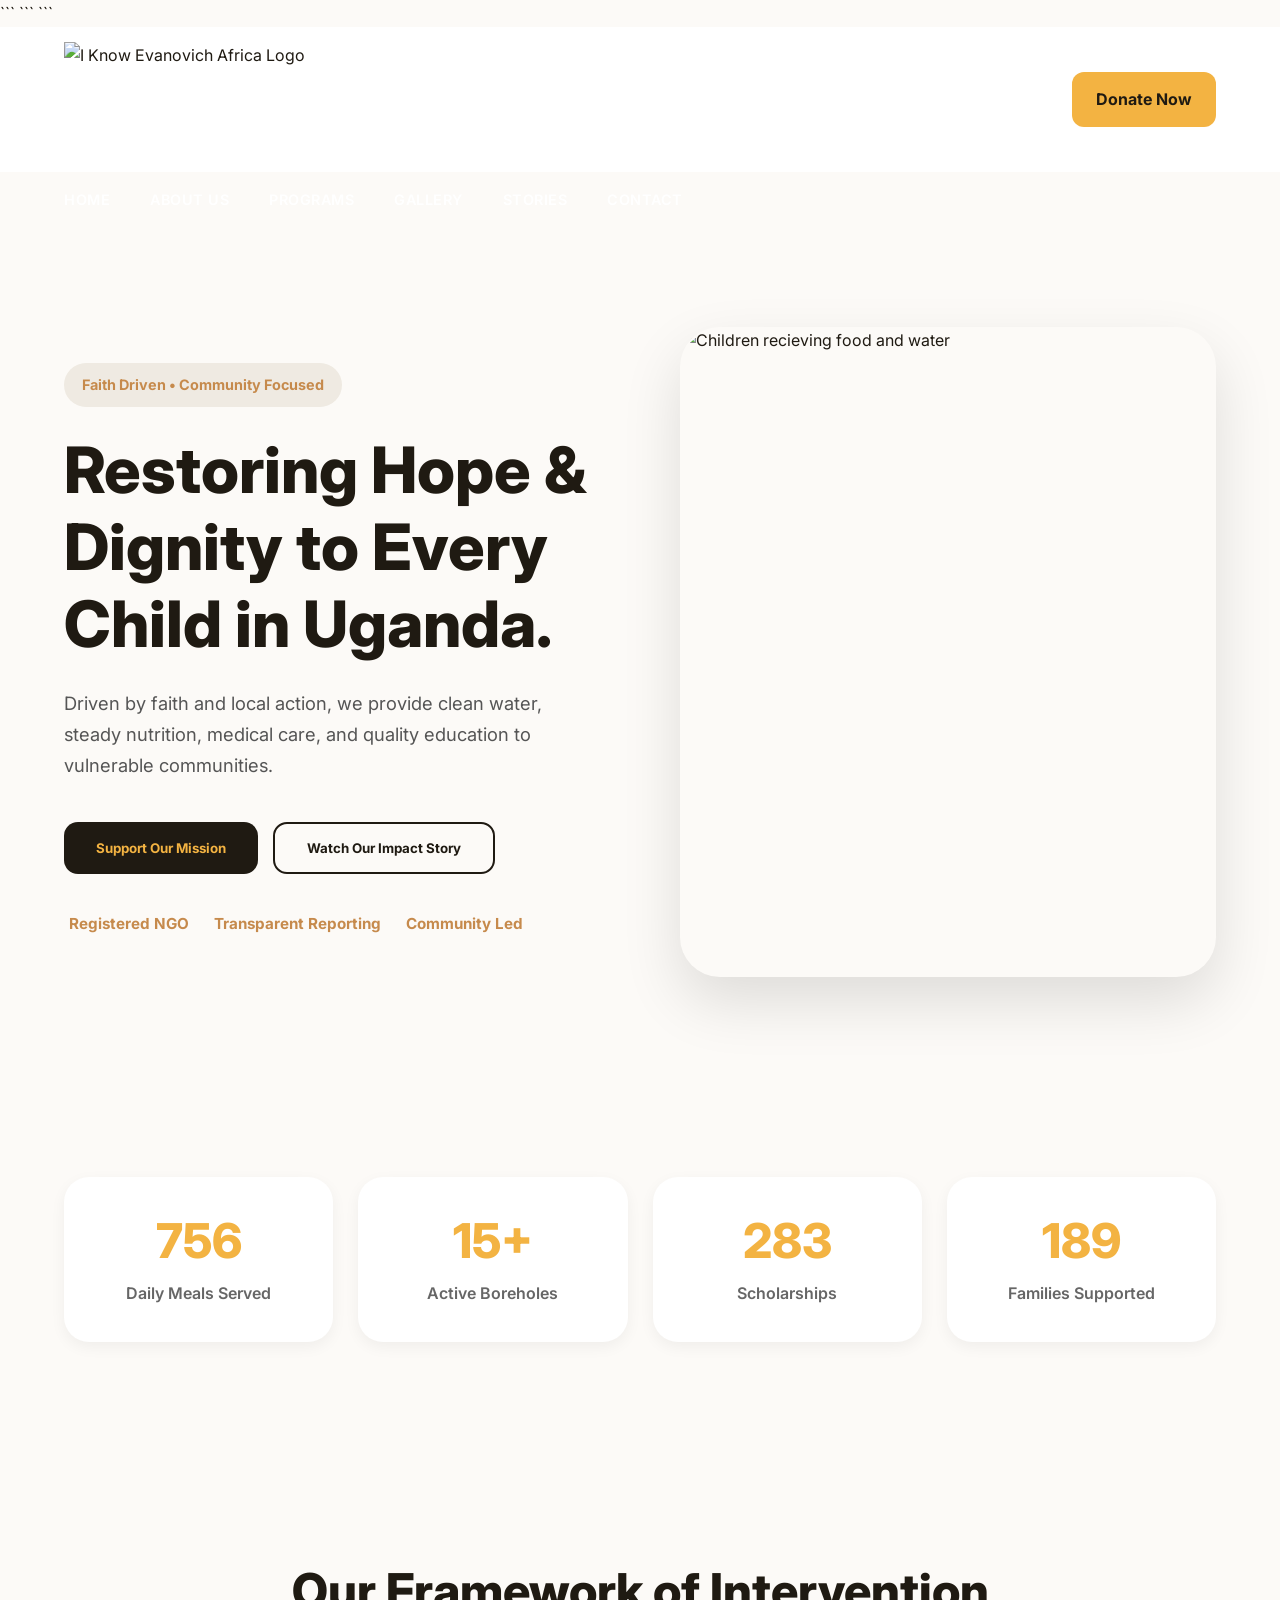
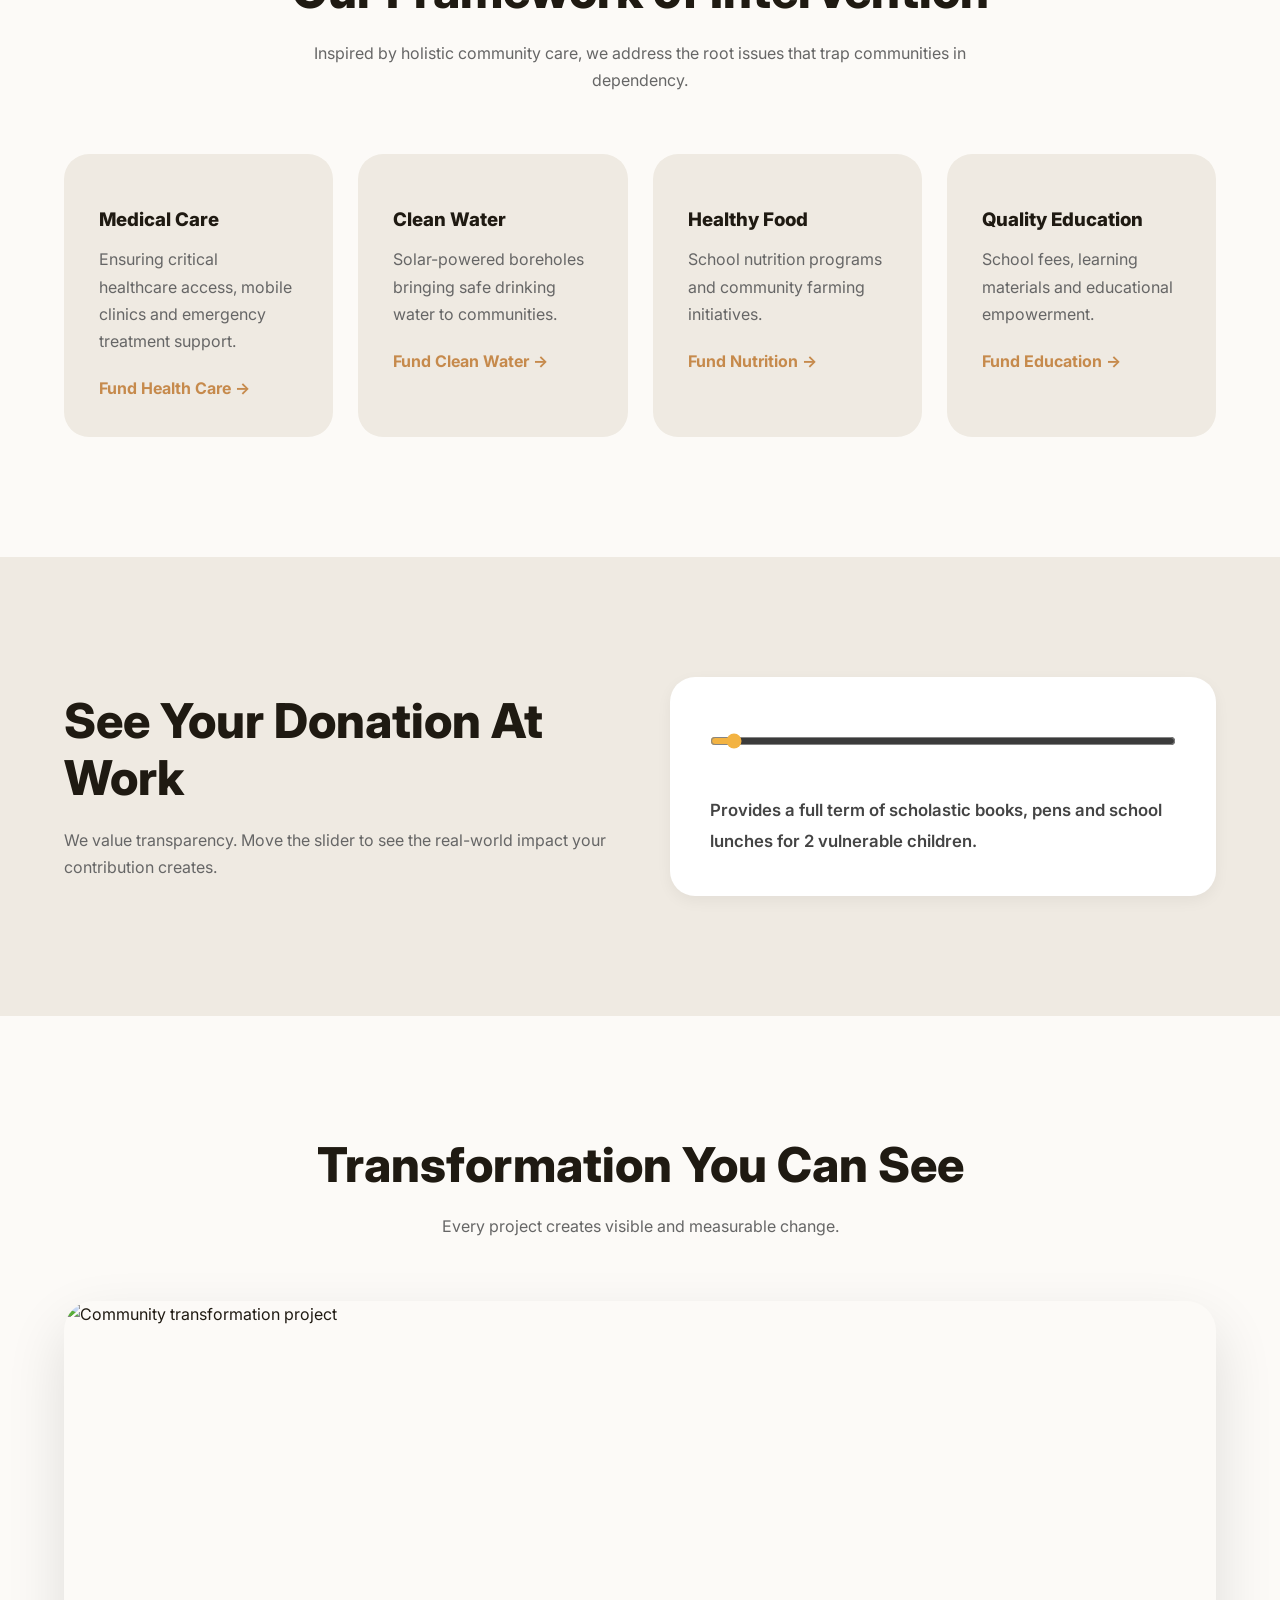
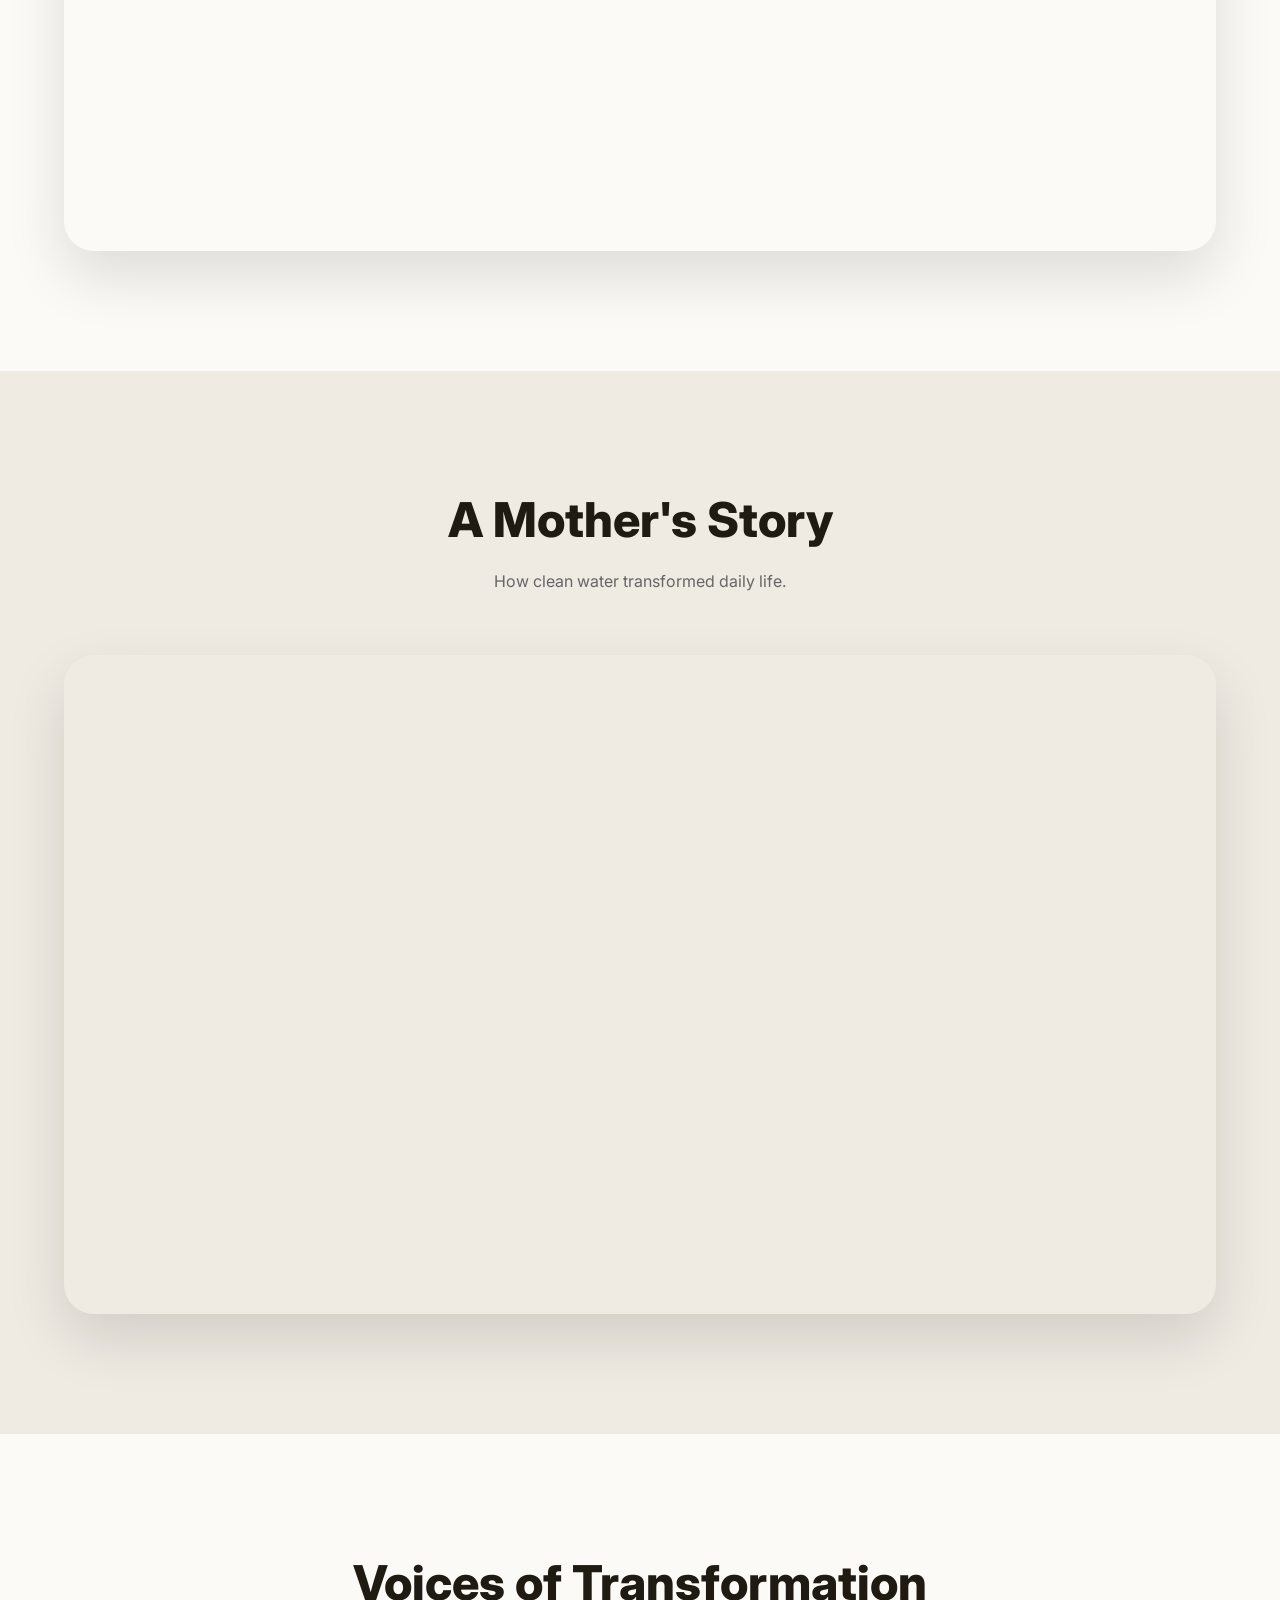
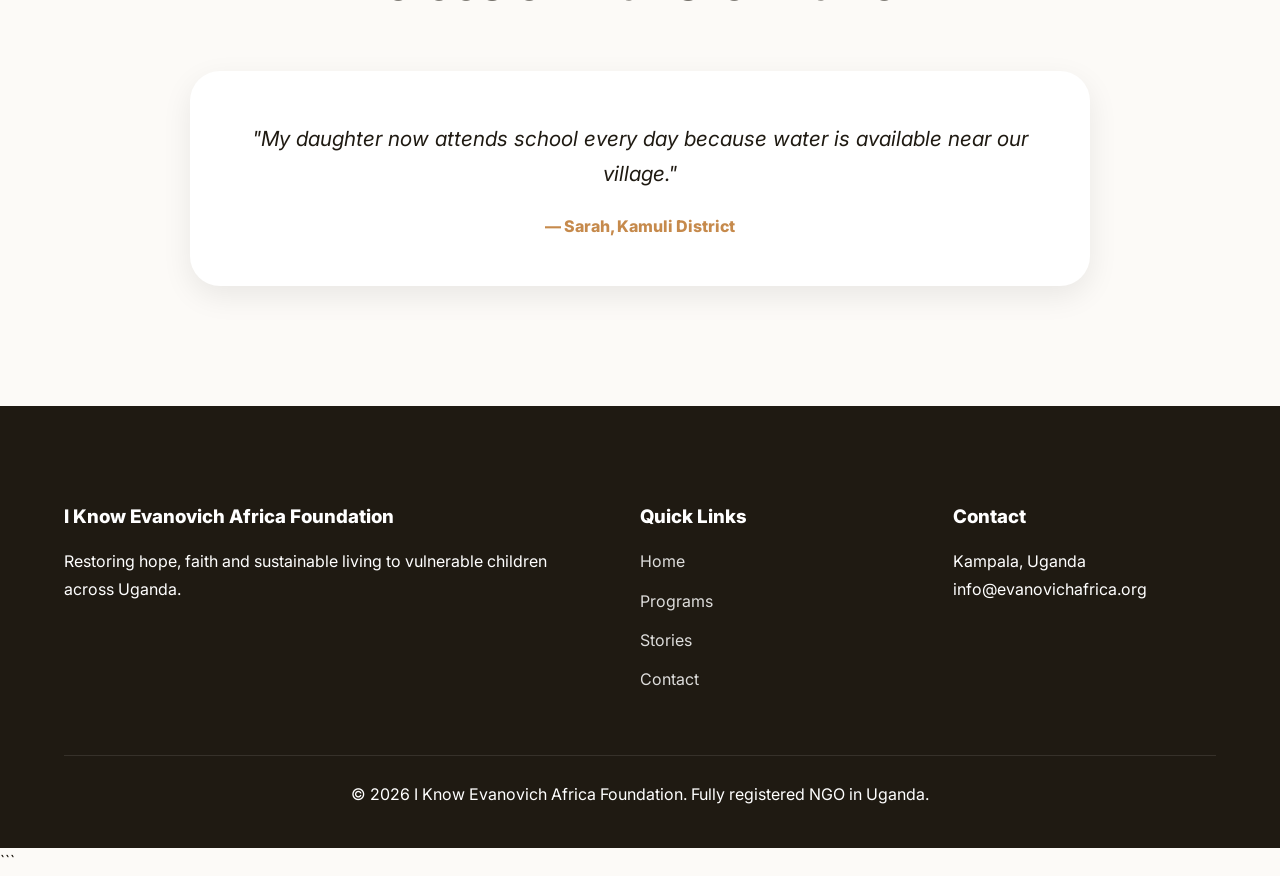
==== index.html @ 72d82f19 "Add files via upload" ====
<!DOCTYPE html>
<html lang="en">
<head>
<meta charset="UTF-8">
<meta name="viewport" content="width=device-width, initial-scale=1.0">

<!DOCTYPE html>

<html lang="en">
<head>
    <meta charset="UTF-8">
    <meta name="viewport" content="width=device-width, initial-scale=1.0">

```
<title>I Know Evanovich Africa Foundation</title>

<!-- Google Fonts -->
<link rel="preconnect" href="https://fonts.googleapis.com">
<link rel="preconnect" href="https://fonts.gstatic.com" crossorigin>

<link href="https://fonts.googleapis.com/css2?family=Inter:wght@300;400;500;600;700;800;900&display=swap" rel="stylesheet">

<!-- Tailwind CDN -->
<script src="https://cdn.tailwindcss.com"></script>

<script>
tailwind.config = {
    theme: {
        extend: {
            colors: {
                gold: '#F3B342',
                ochre: '#C68A4C',
                cream: '#FCFAF7',
                sand: '#EFEAE2',
                espresso: '#1F1A12'
            }
        }
    }
}
</script>

<link rel="stylesheet" href="https://maxst.icons8.com/vue-static/landings/line-awesome/line-awesome/1.3.0/css/line-awesome.min.css">
<link rel="stylesheet" href="style.css">
```

</head>

<body class="bg-cream">

```
<!-- ========================= -->
<!-- NAVIGATION -->
<!-- ========================= -->
<!-- =====================================
TOP HEADER
===================================== -->

<header class="top-header">

    <div class="container-custom">

        <div class="top-header-wrapper">

            <a href="index.html" class="logo">
                <img src="Images/EVANOVICH (1).png"
                     alt="I Know Evanovich Africa Logo">
            </a>

            <div class="header-actions">

                <a href="donate.html" class="donate-btn">
                    Donate Now
                </a>

            </div>

        </div>

    </div>

</header>

<!-- =====================================
NAVIGATION BAR
===================================== -->

<div class="navbar">

    <div class="container-custom">

        <nav class="nav-wrapper">

            <ul class="nav-links">

                <li><a href="index.html">Home</a></li>

                <li><a href="about.html">About Us</a></li>

                <li><a href="programs.html">Programs</a></li>

                <li><a href="gallery.html">Gallery</a></li>

                <li><a href="stories.html">Stories</a></li>

                <li><a href="contact.html">Contact</a></li>

            </ul>

            <div
                class="mobile-menu-btn"
                id="mobileMenuBtn">
                ☰
            </div>

        </nav>

        <div
            class="mobile-menu"
            id="mobileMenu">

            <a href="index.html">Home</a>

            <a href="about.html">About Us</a>

            <a href="programs.html">Programs</a>

            <a href="gallery.html">Gallery</a>

            <a href="stories.html">Stories</a>

            <a href="contact.html">Contact</a>

            <a href="donate.html" class="donate-btn">
                Donate Now
            </a>

        </div>

    </div>

</div>

<!-- ========================= -->
<!-- HERO -->
<!-- ========================= -->

<section
    id="home"
    class="hero-section">

    <div class="container-custom">

        <div class="hero-grid">

            <div class="hero-content">

                <span class="hero-badge">
                    Faith Driven • Community Focused
                </span>

                <h1>
                    Restoring Hope & Dignity
                    to Every Child in Uganda.
                </h1>

                <p>
                    Driven by faith and local action, we provide clean water,
                    steady nutrition, medical care, and quality education
                    to vulnerable communities.
                </p>

                <div class="hero-buttons">

                    <button class="primary-btn">
                        Support Our Mission
                    </button>

                    <button class="secondary-btn">
                        Watch Our Impact Story
                    </button>

                </div>

                <div class="trust-badges">

                    <span><i class="las la-check-circle" style="color: var(--gold); font-size: 1.2rem; vertical-align: middle; margin-right: 5px;"></i> Registered NGO</span>

                    <span><i class="las la-check-circle" style="color: var(--gold); font-size: 1.2rem; vertical-align: middle; margin-right: 5px;"></i> Transparent Reporting</span>

                    <span><i class="las la-check-circle" style="color: var(--gold); font-size: 1.2rem; vertical-align: middle; margin-right: 5px;"></i> Community Led</span>

                </div>

            </div>

            <div class="hero-image">

                <img
                    src="images/aa.jpg"
                    alt="Children recieving food and water">

            </div>

        </div>

    </div>

</section>

<!-- ========================= -->
<!-- IMPACT STATS -->
<!-- ========================= -->

<section class="stats-section">

    <div class="container-custom">

        <div class="stats-grid">

            <div class="stat-card">
                <h2 class="counter" data-target="1200">0</h2>
                <p>Daily Meals Served</p>
            </div>

            <div class="stat-card">
                <h2 class="counter" data-target="15">0</h2>
                <p>Active Boreholes</p>
            </div>

            <div class="stat-card">
                <h2 class="counter" data-target="450">0</h2>
                <p>Scholarships</p>
            </div>

            <div class="stat-card">
                <h2 class="counter" data-target="300">0</h2>
                <p>Families Supported</p>
            </div>

        </div>

    </div>

</section>

<!-- ========================= -->
<!-- STRATEGIC PILLARS -->
<!-- ========================= -->

<section
    id="programs"
    class="pillars-section">

    <div class="container-custom">

        <div class="section-heading">

            <h2>
                Our Framework of Intervention
            </h2>

            <p>
                Inspired by holistic community care, we address the root
                issues that trap communities in dependency.
            </p>

        </div>

        <div class="pillars-grid">

            <div class="pillar-card">

                <div class="pillar-icon"><i class="las la-stethoscope" style="color: var(--ochre);"></i></div>

                <h3>Medical Care</h3>

                <p>
                    Ensuring critical healthcare access, mobile clinics and emergency treatment support.
                </p>

                <a href="#">
                    Fund Health Care →
                </a>

            </div>

            <div class="pillar-card">

                <div class="pillar-icon"><i class="las la-faucet" style="color: var(--ochre);"></i></div>

                <h3>Clean Water</h3>

                <p>
                    Solar-powered boreholes bringing safe drinking water to communities.
                </p>

                <a href="#">
                    Fund Clean Water →
                </a>

            </div>

            <div class="pillar-card">

                <div class="pillar-icon"><i class="las la-utensils" style="color: var(--ochre);"></i></div>

                <h3>Healthy Food</h3>

                <p>
                    School nutrition programs and community farming initiatives.
                </p>

                <a href="#">
                    Fund Nutrition →
                </a>

            </div>

            <div class="pillar-card">

                <div class="pillar-icon"><i class="las la-graduation-cap" style="color: var(--ochre);"></i></div>

                <h3>Quality Education</h3>

                <p>
                    School fees, learning materials and educational empowerment.
                </p>

                <a href="#">
                    Fund Education →
                </a>

            </div>

        </div>

    </div>

</section>

<!-- ========================= -->
<!-- DONATION CALCULATOR -->
<!-- ========================= -->

<section class="calculator-section">

    <div class="container-custom">

        <div class="calculator-grid">

            <div>

                <h2>
                    See Your Donation At Work
                </h2>

                <p>
                    We value transparency. Move the slider to see the real-world impact your contribution creates.
                </p>

            </div>

            <div class="calculator-box">

                <input
                    type="range"
                    min="1"
                    max="3"
                    value="1"
                    id="impactSlider">

                <div id="impactText">

                    Provides a full term of scholastic books,
                    pens and lunches for 2 vulnerable children.

                </div>

            </div>

        </div>

    </div>

</section>

<!-- ========================= -->
<!-- BEFORE / AFTER -->
<!-- ========================= -->

<section class="before-after">

    <div class="container-custom">

        <div class="section-heading">

            <h2>
                Transformation You Can See
            </h2>

            <p>
                Every project creates visible and measurable change.
            </p>

        </div>

        <div class="comparison-card">

            <img
                src="images/cc.jpg"
                alt="Community transformation project">

        </div>

    </div>

</section>

<!-- ========================= -->
<!-- VIDEO -->
<!-- ========================= -->

<section class="video-section">

    <div class="container-custom">

        <div class="section-heading">

            <h2>
                A Mother's Story
            </h2>

            <p>
                How clean water transformed daily life.
            </p>

        </div>

        <div class="video-wrapper">

            <iframe
                src="https://www.youtube.com/embed/dQw4w9WgXcQ"
                title="Impact Story Video"
                allowfullscreen>
            </iframe>

        </div>

    </div>

</section>

<!-- ========================= -->
<!-- TESTIMONIALS -->
<!-- ========================= -->

<section
    id="stories"
    class="testimonials">

    <div class="container-custom">

        <div class="section-heading">

            <h2>
                Voices of Transformation
            </h2>

        </div>

        <div class="testimonial-card">

            <p>
                "My daughter now attends school every day because water is available near our village."
            </p>

            <h4>
                — Sarah, Kamuli District
            </h4>

        </div>

    </div>

</section>

<!-- Floating Donate Button -->

<div id="floatingDonate">

    <button aria-label="Donate Now">
        <i class="las la-heart" style="margin-right: 5px;"></i> Donate Now
    </button>

</div>

<!-- ========================= -->
<!-- FOOTER -->
<!-- ========================= -->

<footer id="contact">

    <div class="container-custom">

        <div class="footer-grid">

            <div>

                <h3>
                    I Know Evanovich Africa Foundation
                </h3>

                <p>
                    Restoring hope, faith and sustainable living
                    to vulnerable children across Uganda.
                </p>

            </div>

            <div>

                <h3>
                    Quick Links
                </h3>

                <ul>

                    <li><a href="#home">Home</a></li>
                    <li><a href="#programs">Programs</a></li>
                    <li><a href="#stories">Stories</a></li>
                    <li><a href="#contact">Contact</a></li>

                </ul>

            </div>

            <div>

                <h3>
                    Contact</h3>

                <p>Kampala, Uganda</p>

                <p>info@evanovichafrica.org</p>

            </div>

        </div>

        <div class="copyright">

            © 2026 I Know Evanovich Africa Foundation. Fully registered NGO in Uganda.

        </div>

    </div>

</footer>

<script src="main.js"></script>
```

</body>
</html>

</body>
</html>
---- style.css ----
/* ==========================================
   I KNOW EVANOVICH AFRICA FOUNDATION
   MASTER STYLESHEET
   PART 1 — CORE FOUNDATION
========================================== */

/* ==========================
   RESET
========================== */

*{
margin:0;
padding:0;
box-sizing:border-box;
}

html{
scroll-behavior:smooth;
}

body{
font-family:'Inter',sans-serif;
background:#FCFAF7;
color:#1F1A12;
line-height:1.7;
overflow-x:hidden;
}

/* ==========================
   VARIABLES
========================== */

:root{

--gold:#F3B342;
--ochre:#C68A4C;
--cream:#FCFAF7;
--sand:#EFEAE2;
--espresso:#1F1A12;

--shadow-sm:
0 5px 15px rgba(0,0,0,.05);

--shadow-md:
0 10px 30px rgba(0,0,0,.08);

--shadow-lg:
0 25px 60px rgba(0,0,0,.12);

}

/* ==========================
   GLOBAL ELEMENTS
========================== */

img{
display:block;
width:100%;
}

a{
text-decoration:none;
color:inherit;
}

ul{
list-style:none;
}

button{
font-family:inherit;
}

input,
textarea,
select{
font-family:inherit;
}

/* ==========================
   CONTAINER
========================== */

.container-custom{
width:min(1200px,90%);
margin:auto;
}

/* ==========================
   TYPOGRAPHY
========================== */

h1,
h2,
h3,
h4,
h5{
font-weight:800;
line-height:1.2;
}

.section-heading{
max-width:700px;
margin:auto;
text-align:center;
}

.section-heading h2{
font-size:3rem;
margin-bottom:20px;
}

.section-heading p{
color:#666;
}

/* ==========================
   BUTTONS
========================== */

.primary-btn{
display:inline-block;
background:var(--espresso);
color:var(--gold);
padding:16px 32px;
border:none;
border-radius:14px;
cursor:pointer;
font-weight:700;
transition:.25s ease;
}

.primary-btn:hover{
transform:translateY(-3px);
}

.secondary-btn{
display:inline-block;
background:transparent;
border:2px solid var(--espresso);
color:var(--espresso);
padding:16px 32px;
border-radius:14px;
cursor:pointer;
font-weight:700;
transition:.25s ease;
}

.secondary-btn:hover{
background:var(--espresso);
color:white;
}

.donate-btn{
display:inline-block;
background:var(--gold);
color:var(--espresso);
padding:14px 24px;
border:none;
border-radius:12px;
font-weight:700;
cursor:pointer;
transition:.25s ease;
}

.donate-btn:hover{
background:var(--ochre);
}

/* ==========================
   HERO BADGE
========================== */

.hero-badge{
display:inline-block;
padding:10px 18px;
background:var(--sand);
border-radius:999px;
font-size:.9rem;
font-weight:700;
color:var(--ochre);
}
/* =====================================
TOP HEADER
===================================== */

.top-header{
background:white;
padding:15px 0;
}

.top-header-wrapper{
display:flex;
align-items:center;
justify-content:space-between;
}

.logo{
width:320px;
}

.logo img{
width:100%;
height:auto;
}
/* =====================================
HEADER ACTIONS
===================================== */

.header-actions{
display:flex;
align-items:center;
gap:20px;
}

/* =====================================
NAVBAR
===================================== */



/* ==========================
   NAVBAR & HEADER
========================== */

.navbar {
    position: relative;
    z-index: 999;
}

.header-top {
    background: #ffffff;
    border-bottom: 1px solid rgba(0,0,0,0.05);
    position: relative;
    z-index: 1000;
}

.top-content {
    display: flex;
    justify-content: space-between;
    align-items: center;
    height: 130px; /* Tall white top bar */
    padding: 10px 0;
}

.logo-wrapper {
    display: flex;
    align-items: center;
    height: 100%;
}

.logo h2 {
    font-size: 1.5rem;
    font-weight: 900;
    color: var(--espresso);
    margin: 0;
    line-height: 1.2;
}

.logo {
    height: 100%;
    display: flex;
    align-items: center;
}

.logo img {
    height: 115px; /* Increased height to make the logo significantly larger */
    width: auto;
    object-fit: contain;
}

.top-contact {
    display: flex;
    align-items: center;
    gap: 30px;
}

.contact-detail {
    font-weight: 600;
    font-size: 0.95rem;
    color: #555;
    display: flex;
    align-items: center;
    gap: 8px;
}

.contact-detail i {
    color: var(--ochre);
    font-size: 1.4rem;
}

.header-bottom {
    background: var(--espresso);
    position: relative;
    z-index: 990;
}

.nav-wrapper {
    height: 55px;
    display: flex;
    align-items: center;
    justify-content: flex-start;
}

.nav-links {
    display: flex;
    gap: 2.5rem;
    align-items: center;
}

.nav-links a {
    font-weight: 600;
    font-size: 0.9rem;
    text-transform: uppercase;
    letter-spacing: 0.5px;
    color: white;
    transition: 0.2s;
}

.nav-links a:hover {
    color: var(--gold);
}

/* ==========================
   MOBILE MENU
========================== */

.mobile-menu-btn {
    display: none;
    font-size: 2rem;
    cursor: pointer;
    color: var(--espresso);
    margin-left: 20px;
}

.mobile-menu {
    display: none;
    flex-direction: column;
    gap: 20px;
    padding: 25px;
    background: var(--espresso);
    border-top: 1px solid rgba(255,255,255,0.1);
}

.mobile-menu.active {
    display: flex;
}

.mobile-menu a {
    color: white;
    font-weight: 600;
    text-transform: uppercase;
    font-size: 1.1rem;
}

.mobile-menu a:hover {
    color: var(--gold);
}

/* =====================================
RESPONSIVE
===================================== */

@media(max-width:992px){

    .top-content {
        justify-content: space-between;
        height: auto;
        padding: 15px 0;
    }

    .logo-wrapper {
        position: relative;
        height: auto;
        padding: 0;
        box-shadow: none;
        border-radius: 0;
        background: transparent;
    }

    .logo img {
        height: 60px; /* Standard mobile size */
        width: auto;
        object-fit: contain;
    }

    .top-contact .contact-detail,
    .top-contact .donate-btn {
        display: none; /* Hide text and redundant top donate button on small screens */
    }

    .top-contact {
        gap: 15px;
    }

    .header-bottom {
        display: none; /* Hide bottom nav entirely on mobile */
    }

    .mobile-menu-btn {
        display: block;
        margin-left: 0;
    }

}
/* ==========================
   CARDS
========================== */

.card{
background:white;
border-radius:25px;
box-shadow:var(--shadow-sm);
}

/* ==========================
   REVEAL ANIMATION
========================== */

.reveal{
opacity:0;
transform:translateY(40px);
transition:
opacity .8s ease,
transform .8s ease;
}

.reveal.active{
opacity:1;
transform:translateY(0);
}

/* ==========================
   FLOATING DONATE BUTTON
========================== */

#floatingDonate{
position:fixed;
left:20px;
right:20px;
bottom:20px;
display:none;
z-index:999;
}

#floatingDonate button{
width:100%;
padding:18px;
border:none;
border-radius:999px;
background:var(--gold);
color:var(--espresso);
font-size:1rem;
font-weight:800;
cursor:pointer;
box-shadow:var(--shadow-md);
}

/* ==========================
   FOOTER
========================== */

footer{
background:var(--espresso);
color:white;
padding:100px 0 40px;
}

.footer-grid{
display:grid;
grid-template-columns:
2fr 1fr 1fr;
gap:50px;
}

.footer-grid h3{
margin-bottom:20px;
}

.footer-grid li{
margin-bottom:12px;
}

.footer-grid a{
opacity:.85;
}

.footer-grid a:hover{
opacity:1;
color:var(--gold);
}

.copyright{
margin-top:50px;
padding-top:25px;
border-top:
1px solid rgba(255,255,255,.1);
text-align:center;
}

/* ==========================
   GLOBAL FORMS
========================== */

input,
textarea,
select{
width:100%;
padding:16px;
border:none;
border-radius:12px;
outline:none;
}

textarea{
resize:vertical;
}

/* ==========================
   RESPONSIVE FOUNDATION
========================== */

@media(max-width:992px){

.nav-links{
display:none;
}

.mobile-menu-btn{
display:block;
}

.footer-grid{
grid-template-columns:1fr;
}

.section-heading h2{
font-size:2.5rem;
}

}

@media(max-width:768px){

.section-heading h2{
font-size:2rem;
}

#floatingDonate{
display:block;
}

}
/* ==========================================
   PART 2 — HOMEPAGE
========================================== */

/* ==========================
   HERO SECTION
========================== */

.hero-section{
padding:100px 0;
}

.hero-grid{
display:grid;
grid-template-columns:1fr 1fr;
align-items:center;
gap:5rem;
}

.hero-content h1{
font-size:4rem;
margin:25px 0;
max-width:700px;
}

.hero-content p{
font-size:1.15rem;
color:#555;
max-width:600px;
}

.hero-buttons{
display:flex;
gap:15px;
margin-top:40px;
flex-wrap:wrap;
}

.hero-image img{
height:650px;
object-fit:cover;
border-radius:40px;
box-shadow:var(--shadow-lg);
}

.trust-badges{
display:flex;
gap:20px;
margin-top:35px;
flex-wrap:wrap;
color:var(--ochre);
font-weight:700;
font-size:.95rem;
}

/* ==========================
   IMPACT STATS
========================== */

.stats-section{
padding:100px 0;
}

.stats-grid{
display:grid;
grid-template-columns:repeat(4,1fr);
gap:25px;
}

.stat-card{
background:white;
padding:35px;
border-radius:25px;
text-align:center;
box-shadow:var(--shadow-sm);
}

.stat-card h2{
font-size:3rem;
color:var(--gold);
margin-bottom:10px;
}

.stat-card p{
font-weight:600;
color:#666;
}

/* ==========================
   STRATEGIC PILLARS
========================== */

.pillars-section{
padding:120px 0;
}

.pillars-grid{
display:grid;
grid-template-columns:repeat(4,1fr);
gap:25px;
margin-top:60px;
}

.pillar-card{
background:var(--sand);
padding:35px;
border-radius:25px;
transition:.3s ease;
}

.pillar-card:hover{
transform:translateY(-8px);
box-shadow:var(--shadow-md);
}

.pillar-icon{
font-size:3rem;
margin-bottom:20px;
}

.pillar-card h3{
margin-bottom:15px;
}

.pillar-card p{
color:#666;
}

.pillar-card a{
display:inline-block;
margin-top:20px;
font-weight:700;
color:var(--ochre);
}

/* ==========================
   IMPACT CALCULATOR
========================== */

.calculator-section{
padding:120px 0;
background:var(--sand);
}

.calculator-grid{
display:grid;
grid-template-columns:1fr 1fr;
gap:60px;
align-items:center;
}

.calculator-grid h2{
font-size:3rem;
margin-bottom:20px;
}

.calculator-grid p{
color:#666;
}

.calculator-box{
background:white;
padding:40px;
border-radius:25px;
box-shadow:var(--shadow-sm);
}

#impactSlider{
width:100%;
margin-bottom:30px;
cursor:pointer;
accent-color:#F3B342;
}

#impactText{
font-size:1.05rem;
font-weight:600;
color:#444;
line-height:1.8;
}

/* ==========================
   BEFORE & AFTER
========================== */

.before-after{
padding:120px 0;
}

.comparison-card{
margin-top:60px;
border-radius:30px;
overflow:hidden;
box-shadow:var(--shadow-lg);
}

.comparison-card img{
height:550px;
object-fit:cover;
}

/* ==========================
   VIDEO SECTION
========================== */

.video-section{
padding:120px 0;
background:var(--sand);
}

.video-wrapper{
margin-top:60px;
border-radius:30px;
overflow:hidden;
box-shadow:var(--shadow-lg);
}

.video-wrapper iframe{
width:100%;
height:650px;
border:none;
}

/* ==========================
   TESTIMONIALS
========================== */

.testimonials{
padding:120px 0;
}

.testimonial-card{
max-width:900px;
margin:60px auto 0;
background:white;
padding:50px;
border-radius:30px;
box-shadow:var(--shadow-md);
text-align:center;
}

.testimonial-card p{
font-size:1.3rem;
font-style:italic;
margin-bottom:25px;
}

.testimonial-card h4{
color:var(--ochre);
}

/* ==========================
   HOMEPAGE CTA STRIP
========================== */

.home-cta{
padding:120px 0;
}

.home-cta-box{
background:var(--espresso);
color:white;
padding:80px;
border-radius:35px;
text-align:center;
}

.home-cta-box h2{
font-size:3rem;
margin-bottom:20px;
}

.home-cta-box p{
max-width:700px;
margin:auto auto 35px;
color:#d8d8d8;
}

/* ==========================
   HOMEPAGE RESPONSIVE
========================== */

@media(max-width:992px){

.hero-grid{
grid-template-columns:1fr;
gap:60px;
}

.hero-content{
text-align:center;
}

.hero-content p{
margin:auto;
}

.hero-buttons{
justify-content:center;
}

.hero-content h1{
font-size:3rem;
}

.hero-image img{
height:500px;
}

.stats-grid{
grid-template-columns:1fr 1fr;
}

.pillars-grid{
grid-template-columns:1fr 1fr;
}

.calculator-grid{
grid-template-columns:1fr;
}

.calculator-grid h2{
font-size:2.5rem;
}

.video-wrapper iframe{
height:450px;
}

}

@media(max-width:768px){

.hero-section{
padding:70px 0;
}

.hero-content h1{
font-size:2.4rem;
}

.hero-image img{
height:350px;
}

.stats-grid{
grid-template-columns:1fr;
}

.pillars-grid{
grid-template-columns:1fr;
}

.calculator-grid h2{
font-size:2rem;
}

.comparison-card img{
height:350px;
}

.video-wrapper iframe{
height:250px;
}

.testimonial-card{
padding:35px 25px;
}

.testimonial-card p{
font-size:1.05rem;
}

.home-cta-box{
padding:40px 25px;
}

.home-cta-box h2{
font-size:2rem;
}

}
/* ==========================================
   PART 3 — PROGRAMS PAGE
========================================== */

.programs-hero{
padding:140px 0;
background:linear-gradient(
135deg,
#EFEAE2 0%,
#FCFAF7 100%
);
text-align:center;
}

.programs-hero-content{
max-width:800px;
margin:auto;
}

.programs-hero h1{
font-size:4rem;
margin:25px 0;
}

.programs-hero p{
font-size:1.2rem;
color:#555;
max-width:700px;
margin:auto;
}

/* ==========================
   PROGRAM SECTIONS
========================== */

.program-section{
padding:120px 0;
}

.program-grid{
display:grid;
grid-template-columns:1fr 1fr;
gap:80px;
align-items:center;
}

.program-image img{
height:550px;
object-fit:cover;
border-radius:30px;
box-shadow:var(--shadow-lg);
}

.program-tag{
display:inline-block;
padding:10px 18px;
background:var(--sand);
border-radius:999px;
font-size:.85rem;
font-weight:700;
letter-spacing:1px;
color:var(--ochre);
margin-bottom:20px;
}

.program-content h2{
font-size:3rem;
margin-bottom:25px;
}

.program-content p{
font-size:1.05rem;
color:#555;
margin-bottom:35px;
}

/* ==========================
   METRIC BOX
========================== */

.metric-box{
background:var(--sand);
padding:30px;
border-radius:20px;
display:inline-block;
min-width:220px;
}

.metric-box h3{
font-size:3rem;
color:var(--gold);
margin-bottom:10px;
}

.metric-box p{
margin:0;
font-weight:700;
color:var(--espresso);
}

/* ==========================
   IMPLEMENTATION PROCESS
========================== */

.process-section{
padding:120px 0;
background:var(--sand);
}

.process-grid{
display:grid;
grid-template-columns:repeat(4,1fr);
gap:25px;
margin-top:60px;
}

.process-card{
background:white;
padding:35px;
border-radius:25px;
text-align:center;
box-shadow:var(--shadow-sm);
transition:.3s;
}

.process-card:hover{
transform:translateY(-8px);
}

.process-number{
width:70px;
height:70px;
border-radius:50%;
background:var(--gold);
display:flex;
align-items:center;
justify-content:center;
margin:auto auto 25px;
font-size:1.3rem;
font-weight:800;
}

.process-card h3{
margin-bottom:15px;
}

.process-card p{
color:#666;
}

/* ==========================
   PROGRAM CTA
========================== */

.programs-cta{
padding:120px 0;
}

.cta-box{
background:var(--espresso);
color:white;
padding:80px;
border-radius:35px;
text-align:center;
}

.cta-box h2{
font-size:3rem;
margin-bottom:20px;
}

.cta-box p{
max-width:700px;
margin:auto auto 35px;
color:#ddd;
}

/* ==========================================
   STORIES PAGE
========================================== */

.stories-hero{
padding:140px 0;
background:linear-gradient(
135deg,
#FCFAF7 0%,
#EFEAE2 100%
);
text-align:center;
}

.stories-hero-content{
max-width:800px;
margin:auto;
}

.stories-hero h1{
font-size:4rem;
margin:25px 0;
}

.stories-hero p{
font-size:1.2rem;
color:#555;
}

/* ==========================
   FIELD DIARY
========================== */

.field-diary{
padding:120px 0;
}

.masonry-grid{
columns:3;
column-gap:25px;
margin-top:60px;
}

.story-card{
background:white;
border-radius:25px;
overflow:hidden;
margin-bottom:25px;
break-inside:avoid;
box-shadow:var(--shadow-sm);
transition:.3s;
}

.story-card:hover{
transform:translateY(-8px);
}

.story-card img{
width:100%;
display:block;
}

.story-content{
padding:25px;
}

.story-tag{
display:inline-block;
padding:8px 14px;
background:var(--sand);
border-radius:999px;
font-size:.8rem;
font-weight:700;
color:var(--ochre);
margin-bottom:15px;
}

.story-content h3{
margin-bottom:10px;
}

.story-content small{
display:block;
margin-bottom:15px;
color:#888;
}

.story-content p{
color:#666;
}

/* ==========================
   NGO TIMELINE
========================== */

.timeline-section{
padding:120px 0;
background:var(--sand);
}

.timeline{
max-width:900px;
margin:60px auto 0;
position:relative;
}

.timeline::before{
content:'';
position:absolute;
left:50%;
top:0;
bottom:0;
width:4px;
background:var(--gold);
transform:translateX(-50%);
}

.timeline-item{
display:flex;
justify-content:space-between;
align-items:center;
margin-bottom:60px;
}

.timeline-date{
width:180px;
font-weight:800;
color:var(--ochre);
}

.timeline-content{
background:white;
padding:25px;
border-radius:20px;
width:65%;
box-shadow:var(--shadow-sm);
}

/* ==========================
   ACCOUNTABILITY SECTION
========================== */

.accountability-section{
padding:120px 0;
}

.accountability-box{
background:var(--espresso);
color:white;
padding:80px;
border-radius:35px;
text-align:center;
}

.accountability-box h2{
font-size:3rem;
margin-bottom:25px;
}

.accountability-box p{
max-width:800px;
margin:auto;
color:#ddd;
}

/* ==========================
   DOWNLOAD PORTAL
========================== */

.downloads-section{
padding:120px 0;
}

.downloads-grid{
display:grid;
grid-template-columns:repeat(3,1fr);
gap:25px;
margin-top:60px;
}

.download-card{
background:white;
padding:40px;
border-radius:25px;
text-align:center;
box-shadow:var(--shadow-sm);
transition:.3s;
}

.download-card:hover{
transform:translateY(-8px);
border:1px solid var(--gold);
}

.download-card h3{
margin-top:20px;
font-size:1.05rem;
}

/* ==========================
   TRUST STATS
========================== */

.trust-stats{
padding:120px 0;
background:var(--sand);
}

/* ==========================================
   RESPONSIVE
========================================== */

@media(max-width:992px){

.program-grid{
grid-template-columns:1fr;
}

.process-grid{
grid-template-columns:1fr 1fr;
}

.programs-hero h1,
.stories-hero h1{
font-size:3rem;
}

.program-content h2{
font-size:2.5rem;
}

.masonry-grid{
columns:2;
}

.downloads-grid{
grid-template-columns:1fr;
}

.timeline::before{
left:20px;
}

.timeline-item{
flex-direction:column;
align-items:flex-start;
padding-left:50px;
}

.timeline-date{
width:auto;
margin-bottom:15px;
}

.timeline-content{
width:100%;
}

.accountability-box,
.cta-box{
padding:50px;
}

}

@media(max-width:768px){

.programs-hero,
.stories-hero{
padding:100px 0;
}

.programs-hero h1,
.stories-hero h1{
font-size:2.3rem;
}

.program-content h2{
font-size:2rem;
}

.process-grid{
grid-template-columns:1fr;
}

.program-image img{
height:350px;
}

.metric-box{
width:100%;
}

.masonry-grid{
columns:1;
}

.accountability-box,
.cta-box{
padding:40px 25px;
}

.accountability-box h2,
.cta-box h2{
font-size:2rem;
}

}
/* ==========================================
   PART 4 — ABOUT PAGE
========================================== */

.about-hero{
padding:140px 0;
text-align:center;
background:linear-gradient(
135deg,
#EFEAE2,
#FCFAF7
);
}

.about-hero-content{
max-width:800px;
margin:auto;
}

.about-hero h1{
font-size:4rem;
margin:25px 0;
}

.about-hero p{
font-size:1.2rem;
color:#555;
}

/* ==========================
   MISSION & VISION
========================== */

.mission-section{
padding:120px 0;
}

.mission-grid{
display:grid;
grid-template-columns:1fr 1fr;
gap:30px;
margin-top:60px;
}

.mission-card{
background:var(--sand);
padding:40px;
border-radius:25px;
}

.mission-card h2{
margin-bottom:20px;
}

.mission-card p{
color:#555;
}

/* ==========================
   FAITH STATEMENT
========================== */

.faith-section{
padding:120px 0;
}

.faith-box{
background:var(--espresso);
color:white;
padding:80px;
border-radius:35px;
text-align:center;
}

.faith-box h2{
font-size:3rem;
margin-bottom:25px;
}

.faith-box p{
max-width:800px;
margin:auto;
color:#ddd;
}

/* ==========================
   CORE VALUES
========================== */

.values-section{
padding:120px 0;
background:var(--sand);
}

.values-grid{
display:grid;
grid-template-columns:repeat(4,1fr);
gap:25px;
margin-top:60px;
}

.value-card{
background:white;
padding:35px;
border-radius:25px;
box-shadow:var(--shadow-sm);
transition:.3s;
}

.value-card:hover{
transform:translateY(-8px);
}

.value-card h3{
margin-bottom:15px;
}

.value-card p{
color:#666;
}

/* ==========================
   LEADERSHIP TEAM
========================== */

.leadership-section{
padding:120px 0;
}

.leadership-grid{
display:grid;
grid-template-columns:repeat(3,1fr);
gap:25px;
margin-top:60px;
}

.leader-card{
background:white;
border-radius:25px;
overflow:hidden;
box-shadow:var(--shadow-sm);
}

.leader-card img{
height:320px;
object-fit:cover;
}

.leader-info{
padding:25px;
}

.leader-info h3{
margin-bottom:10px;
}

.leader-info p{
color:#666;
}

/* ==========================================
   CONTACT PAGE
========================================== */

.contact-hero{
padding:140px 0;
text-align:center;
background:linear-gradient(
135deg,
#EFEAE2,
#FCFAF7
);
}

.contact-hero h1{
font-size:4rem;
margin:25px 0;
}

.contact-hero p{
max-width:700px;
margin:auto;
font-size:1.15rem;
color:#555;
}

/* ==========================
   CONTACT SECTION
========================== */

.contact-section{
padding:120px 0;
}

.contact-grid{
display:grid;
grid-template-columns:1fr 1.5fr;
gap:40px;
}

.contact-info{
background:var(--sand);
padding:40px;
border-radius:25px;
}

.contact-info h2{
margin-bottom:25px;
}

.contact-item{
margin-top:25px;
font-weight:600;
}

.contact-form-box{
background:var(--espresso);
padding:40px;
border-radius:25px;
}

.contact-form-box form{
display:flex;
flex-direction:column;
gap:20px;
}

.contact-form-box input,
.contact-form-box textarea{
background:white;
}

/* ==========================
   MAP SECTION
========================== */

.map-section{
padding:120px 0;
}

.map-placeholder{
background:var(--sand);
padding:120px;
border-radius:30px;
text-align:center;
}

/* ==========================================
   DONATE PAGE
========================================== */

.donate-hero{
padding:140px 0;
text-align:center;
background:linear-gradient(
135deg,
#EFEAE2,
#FCFAF7
);
}

.donate-hero h1{
font-size:4rem;
margin:25px 0;
}

.donate-hero p{
max-width:700px;
margin:auto;
font-size:1.15rem;
color:#555;
}

/* ==========================
   DONATION HUB
========================== */

.donation-hub{
padding:120px 0;
}

.donation-grid{
display:grid;
grid-template-columns:1fr 2fr;
gap:40px;
}

.trust-panel{
background:var(--sand);
padding:40px;
border-radius:25px;
}

.trust-panel h2{
margin-bottom:25px;
}

.trust-item{
margin-top:20px;
font-weight:600;
}

.donation-form-container{
background:var(--espresso);
color:white;
padding:50px;
border-radius:30px;
}

.donation-form{
display:flex;
flex-direction:column;
gap:20px;
}

/* ==========================
   DONATION TOGGLE
========================== */

.donation-toggle{
display:flex;
gap:10px;
}

.toggle-btn{
flex:1;
padding:15px;
border:none;
border-radius:12px;
cursor:pointer;
font-weight:700;
transition:.3s;
}

.toggle-btn.active{
background:var(--gold);
color:var(--espresso);
}

/* ==========================
   AMOUNT GRID
========================== */

.amount-grid{
display:grid;
grid-template-columns:repeat(4,1fr);
gap:10px;
}

.amount-btn{
padding:16px;
border:none;
border-radius:12px;
cursor:pointer;
font-weight:700;
transition:.3s;
}

.amount-btn:hover{
background:var(--gold);
color:var(--espresso);
}

/* ==========================
   PAYMENT OPTIONS
========================== */

.payment-options{
display:flex;
flex-direction:column;
gap:12px;
}

/* ==========================
   SUBMIT BUTTON
========================== */

.complete-donation-btn{
background:var(--gold);
color:var(--espresso);
border:none;
padding:18px;
border-radius:14px;
font-size:1rem;
font-weight:800;
cursor:pointer;
transition:.3s;
}

.complete-donation-btn:hover{
background:var(--ochre);
}

/* ==========================
   DONATION IMPACT
========================== */

.donation-impact{
padding:120px 0;
background:var(--sand);
}

.impact-grid{
display:grid;
grid-template-columns:repeat(3,1fr);
gap:25px;
margin-top:60px;
}

.impact-card{
background:white;
padding:35px;
border-radius:25px;
text-align:center;
box-shadow:var(--shadow-sm);
}

.impact-card h3{
font-size:2rem;
color:var(--gold);
margin-bottom:15px;
}

/* ==========================
   DONOR PROMISE
========================== */

.donor-promise{
padding:120px 0;
}

.promise-box{
background:var(--espresso);
color:white;
padding:80px;
border-radius:35px;
text-align:center;
}

.promise-box h2{
font-size:3rem;
margin-bottom:25px;
}

.promise-box p{
max-width:700px;
margin:auto;
color:#ddd;
}

/* ==========================================
   FINAL RESPONSIVE FIXES
========================================== */

@media(max-width:992px){

.mission-grid,
.contact-grid,
.donation-grid{
grid-template-columns:1fr;
}

.values-grid{
grid-template-columns:1fr 1fr;
}

.leadership-grid{
grid-template-columns:1fr;
}

.impact-grid{
grid-template-columns:1fr;
}

.about-hero h1,
.contact-hero h1,
.donate-hero h1{
font-size:3rem;
}

.faith-box,
.promise-box{
padding:50px;
}

}

@media(max-width:768px){

.about-hero,
.contact-hero,
.donate-hero{
padding:100px 0;
}

.about-hero h1,
.contact-hero h1,
.donate-hero h1{
font-size:2.3rem;
}

.values-grid{
grid-template-columns:1fr;
}

.amount-grid{
grid-template-columns:1fr 1fr;
}

.faith-box,
.promise-box,
.map-placeholder{
padding:40px 25px;
}

.faith-box h2,
.promise-box h2{
font-size:2rem;
}

.contact-form-box,
.donation-form-container{
padding:30px 20px;
}

}
/* ==========================================
   GALLERY PAGE
========================================== */

.gallery-filters{
padding:40px 0;
}

.filter-buttons{
display:flex;
justify-content:center;
gap:15px;
flex-wrap:wrap;
}

.filter-btn{
padding:12px 24px;
border:none;
border-radius:999px;
background:#EFEAE2;
cursor:pointer;
font-weight:700;
transition:.3s;
}

.filter-btn:hover,
.filter-btn.active{
background:#F3B342;
color:#1F1A12;
}

.gallery-card{
cursor:pointer;
overflow:hidden;
}

.gallery-card img{
transition:.4s ease;
}

.gallery-card:hover img{
transform:scale(1.05);
}

@media(max-width:768px){

.filter-buttons{
justify-content:flex-start;
}

}
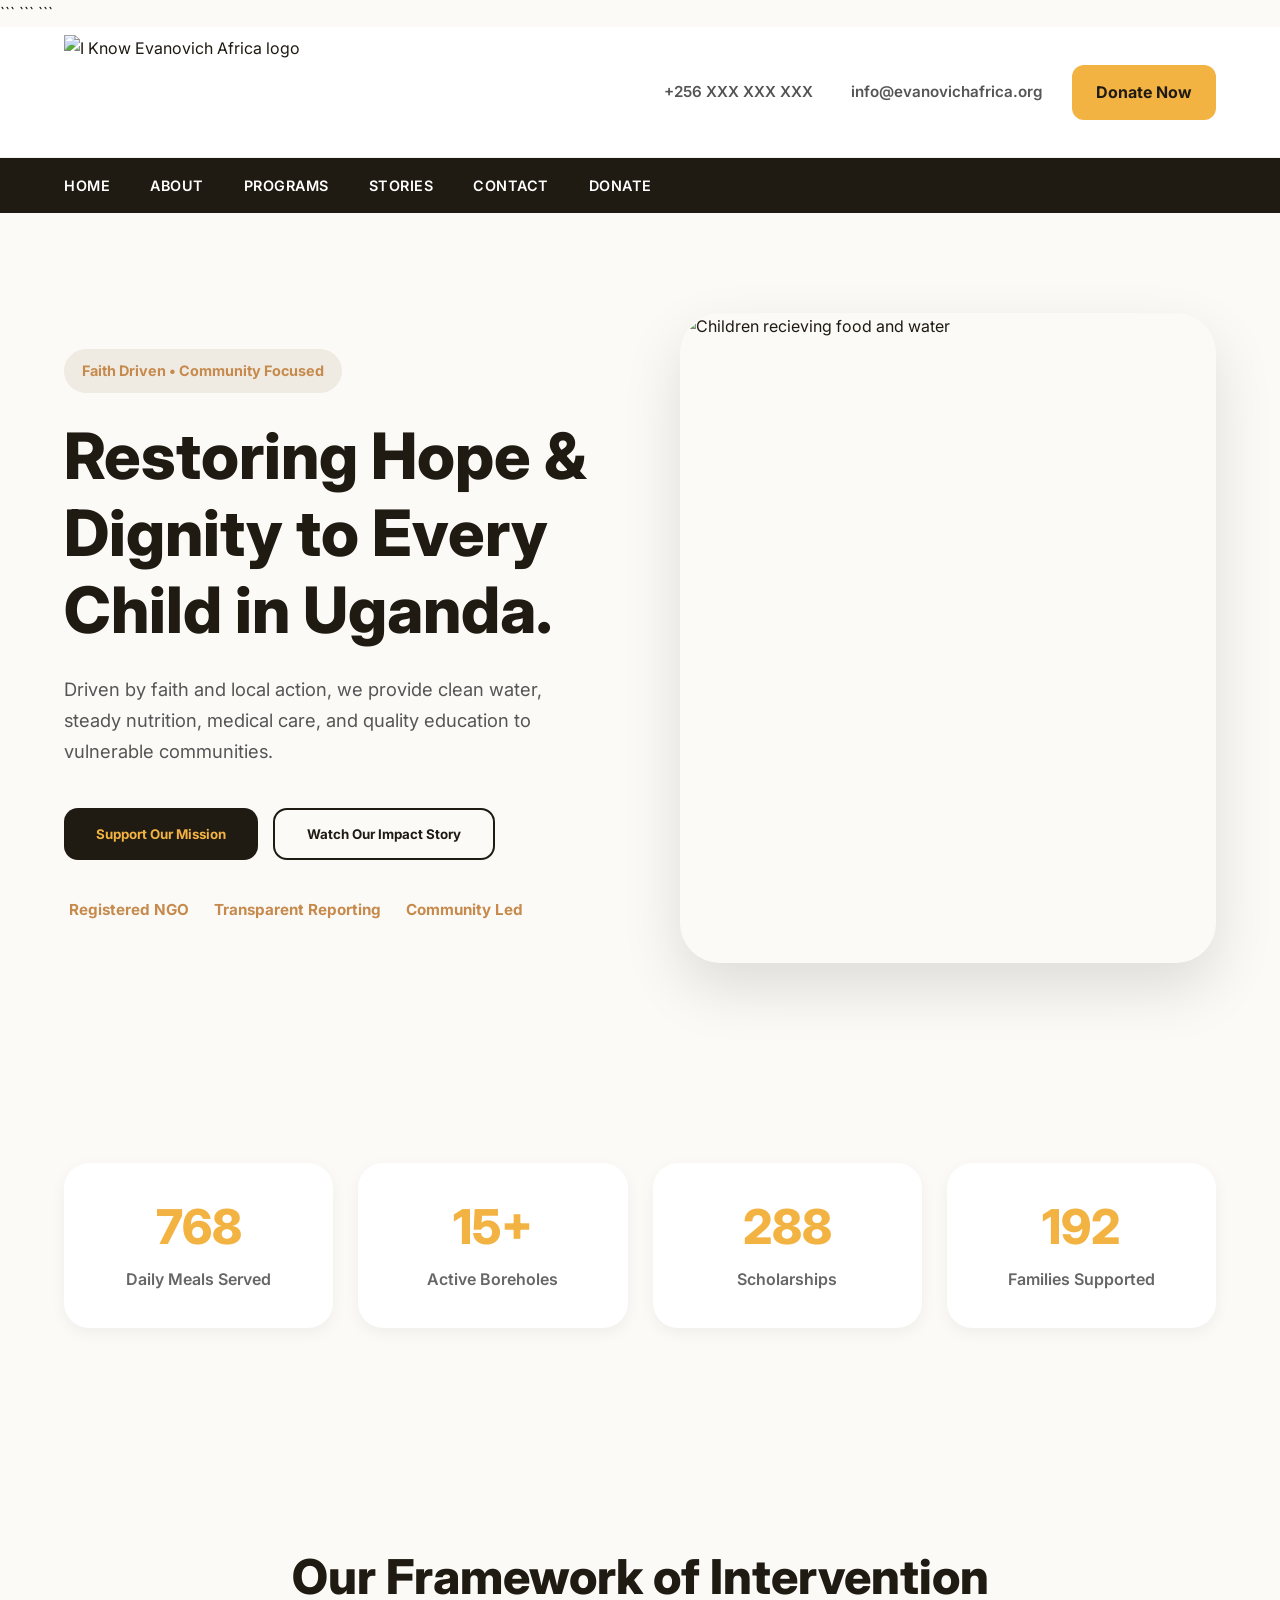
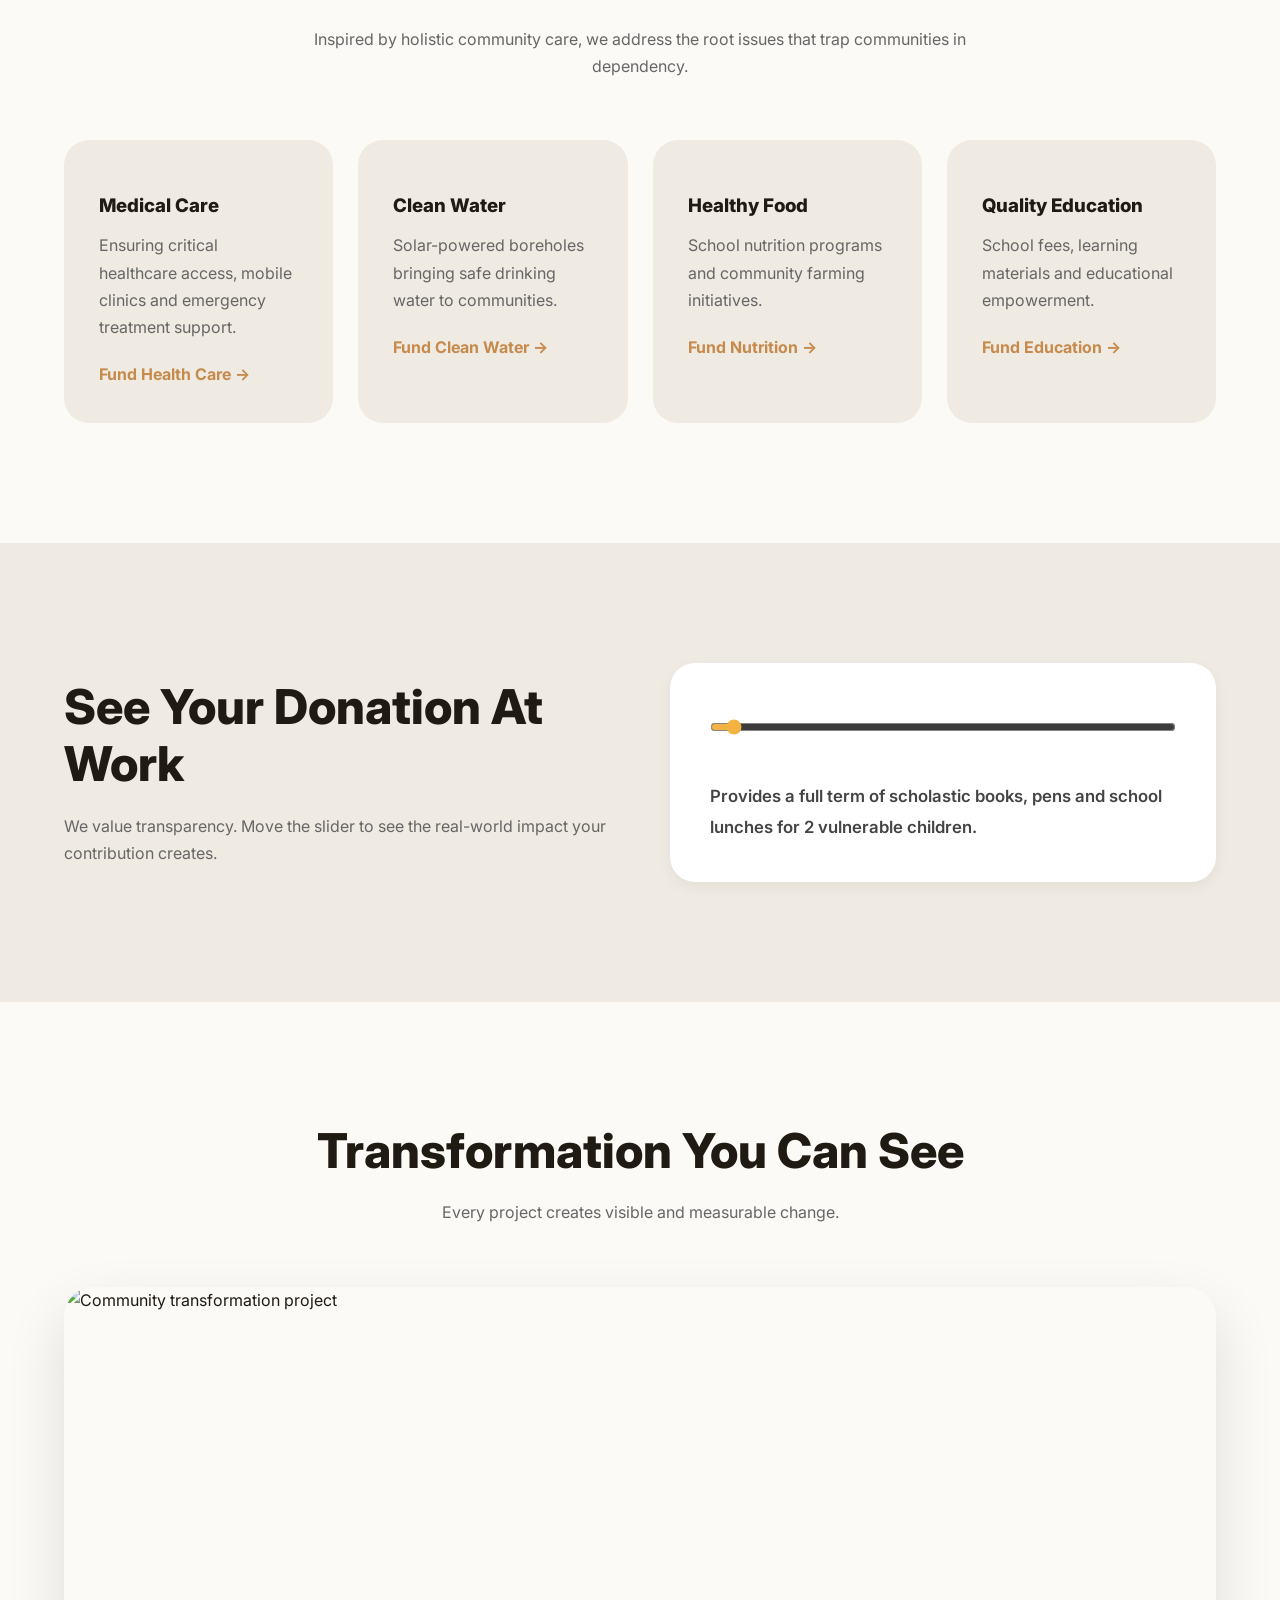
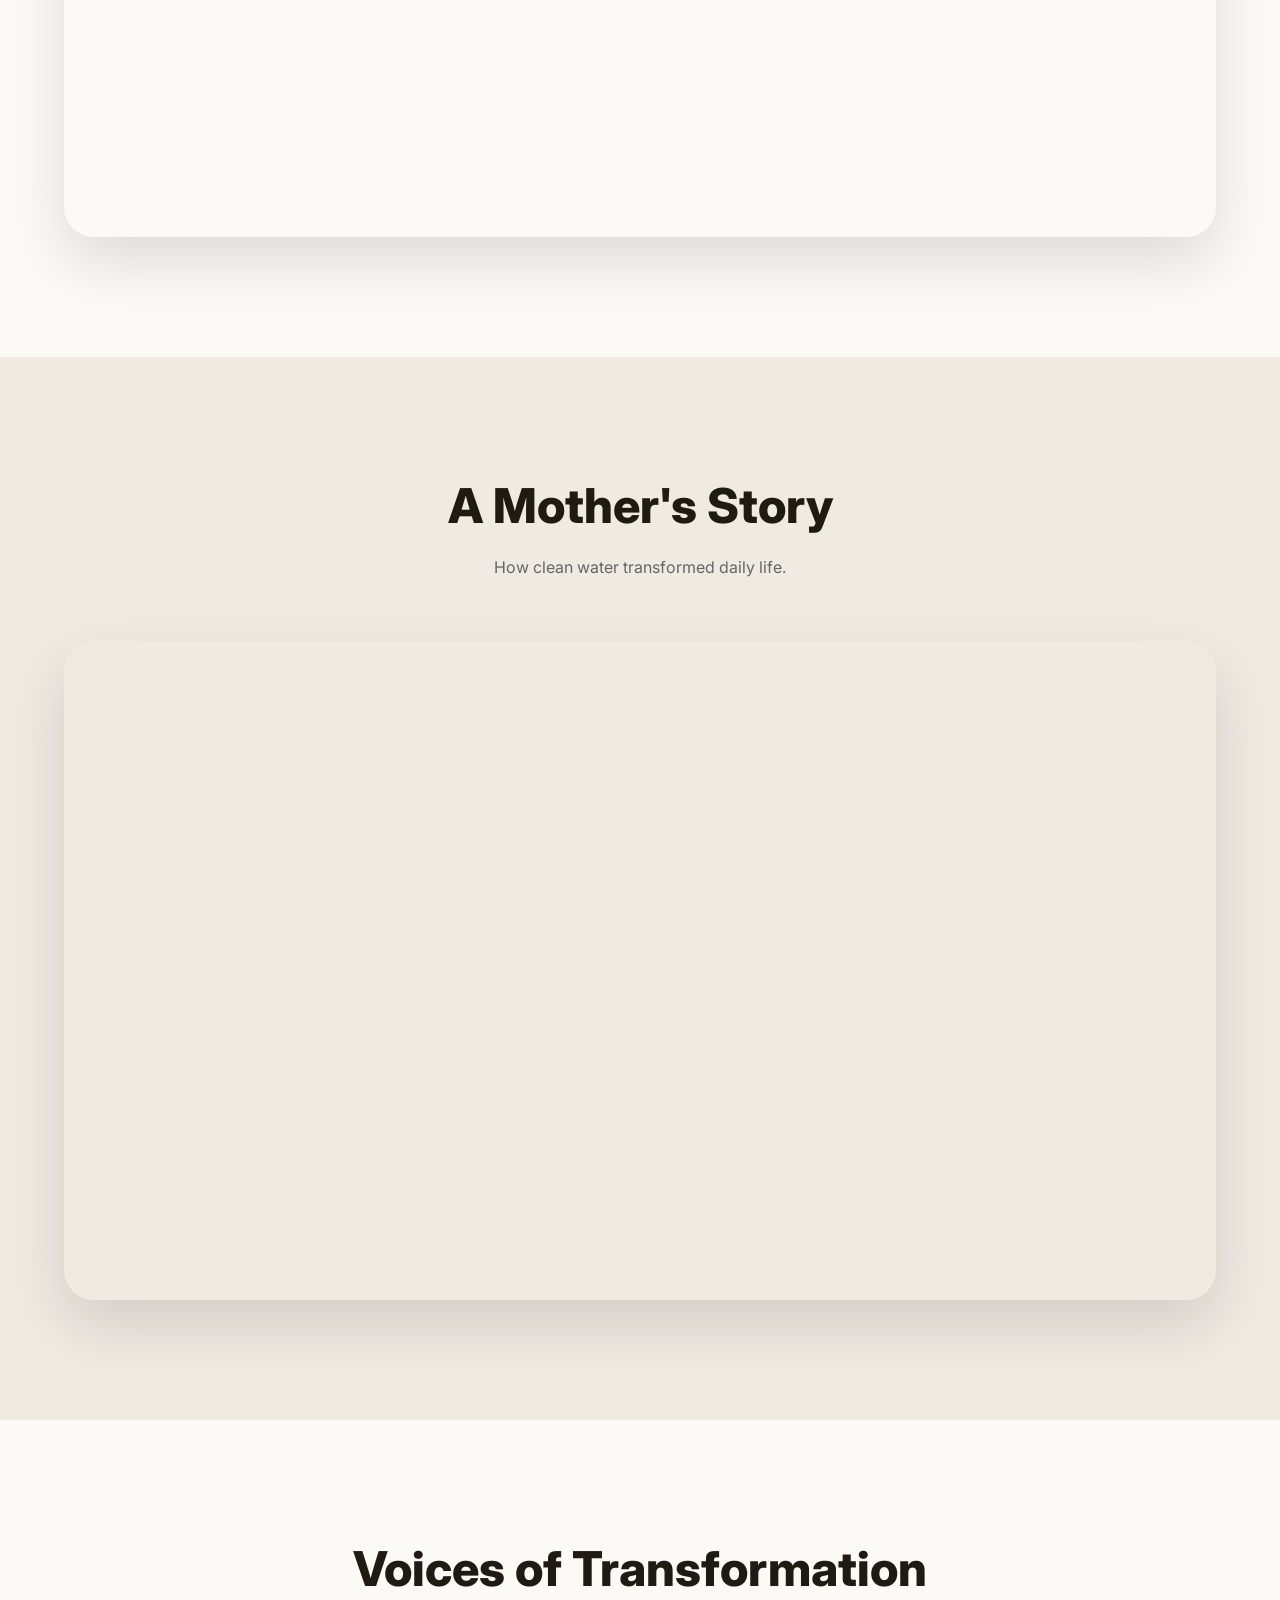
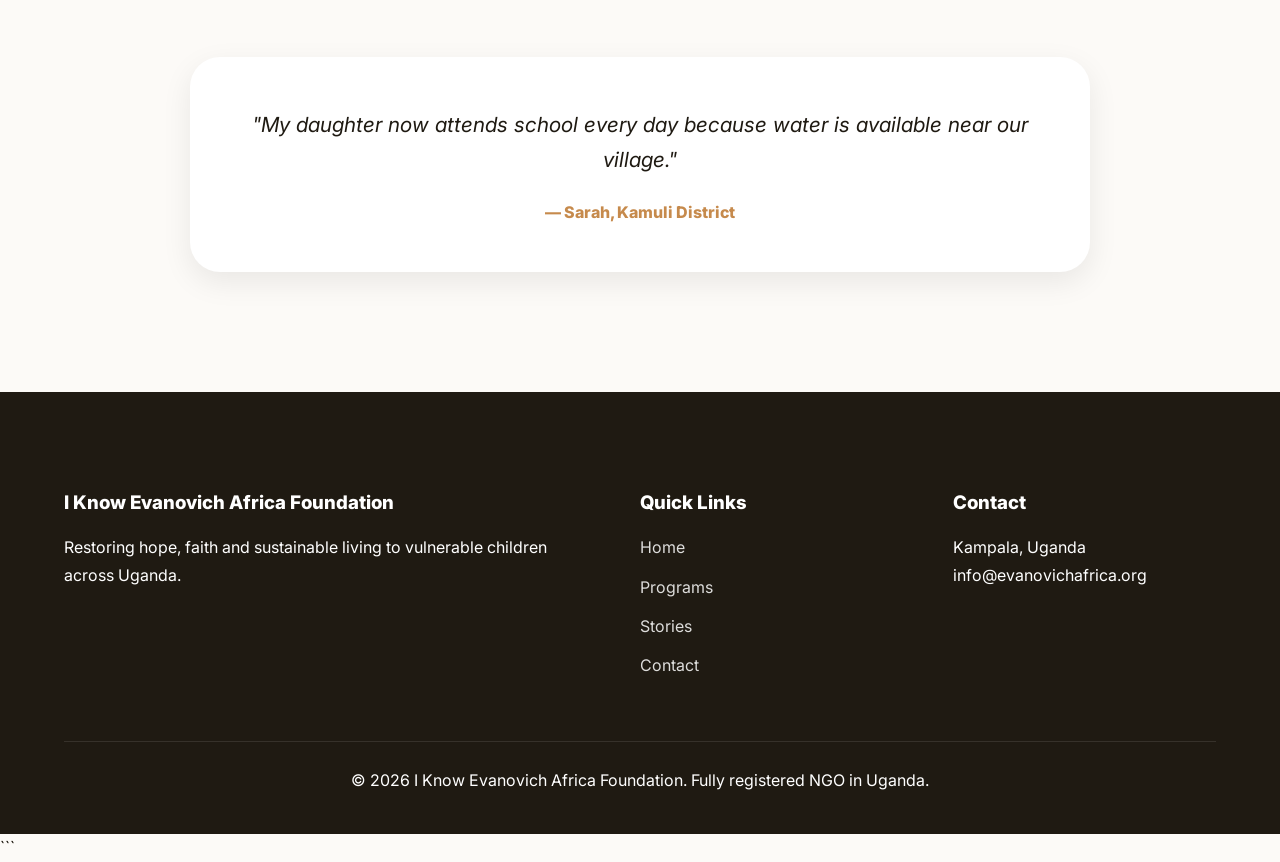
==== commit e76f18f5: "Remove duplicate HTML structure from index.html Removed duplicate HTML structure and cleaned up form" ====
--- a/index.html
+++ b/index.html
@@ -55,90 +55,55 @@
 TOP HEADER
 ===================================== -->
 
-<header class="top-header">
-
-    <div class="container-custom">
-
-        <div class="top-header-wrapper">
-
-            <a href="index.html" class="logo">
-                <img src="Images/EVANOVICH (1).png"
-                     alt="I Know Evanovich Africa Logo">
-            </a>
-
-            <div class="header-actions">
-
-                <a href="donate.html" class="donate-btn">
-                    Donate Now
-                </a>
-
-            </div>
-
-        </div>
-
+<header class="navbar">
+
+    <!-- Top Bar -->
+    <div class="header-top">
+        <div class="container-custom">
+            <div class="top-content">
+                <div class="logo-wrapper">
+                    <a href="index.html" class="logo">
+                        <img src="Images/EVANOVICH.svg" alt="I Know Evanovich Africa logo">
+                    </a>
+                </div>
+                <div class="top-contact">
+                    <span class="contact-detail"><i class="las la-phone"></i> +256 XXX XXX XXX</span>
+                    <span class="contact-detail"><i class="las la-envelope"></i> info@evanovichafrica.org</span>
+                    <a href="donate.html" class="donate-btn">Donate Now</a>
+                    <div class="mobile-menu-btn" id="mobileMenuBtn">☰</div>
+                </div>
+            </div>
+        </div>
+    </div>
+    
+    <!-- Bottom Nav -->
+    <div class="header-bottom">
+        <div class="container-custom">
+            <nav class="nav-wrapper">
+                <ul class="nav-links">
+                    <li><a href="index.html">Home</a></li>
+                    <li><a href="about.html">About</a></li>
+                    <li><a href="programs.html">Programs</a></li>
+                    <li><a href="stories.html">Stories</a></li>
+                    <li><a href="contact.html">Contact</a></li>
+                    <li><a href="donate.html">Donate</a></li>
+                </ul>
+            </nav>
+        </div>
+    </div>
+
+    <!-- Mobile Menu -->
+    <div class="mobile-menu" id="mobileMenu">
+        <a href="index.html">Home</a>
+        <a href="about.html">About</a>
+        <a href="programs.html">Programs</a>
+        <a href="stories.html">Stories</a>
+        <a href="contact.html">Contact</a>
+        <a href="donate.html" class="donate-btn" style="width: 100%; text-align: center;">Donate Now</a>
     </div>
 
 </header>
 
-<!-- =====================================
-NAVIGATION BAR
-===================================== -->
-
-<div class="navbar">
-
-    <div class="container-custom">
-
-        <nav class="nav-wrapper">
-
-            <ul class="nav-links">
-
-                <li><a href="index.html">Home</a></li>
-
-                <li><a href="about.html">About Us</a></li>
-
-                <li><a href="programs.html">Programs</a></li>
-
-                <li><a href="gallery.html">Gallery</a></li>
-
-                <li><a href="stories.html">Stories</a></li>
-
-                <li><a href="contact.html">Contact</a></li>
-
-            </ul>
-
-            <div
-                class="mobile-menu-btn"
-                id="mobileMenuBtn">
-                ☰
-            </div>
-
-        </nav>
-
-        <div
-            class="mobile-menu"
-            id="mobileMenu">
-
-            <a href="index.html">Home</a>
-
-            <a href="about.html">About Us</a>
-
-            <a href="programs.html">Programs</a>
-
-            <a href="gallery.html">Gallery</a>
-
-            <a href="stories.html">Stories</a>
-
-            <a href="contact.html">Contact</a>
-
-            <a href="donate.html" class="donate-btn">
-                Donate Now
-            </a>
-
-        </div>
-
-    </div>
-
-</div>
 
 <!-- ========================= -->
 <!-- HERO -->
@@ -564,4 +529,4 @@
 </html>
 
 </body>
-</html>+</html>
